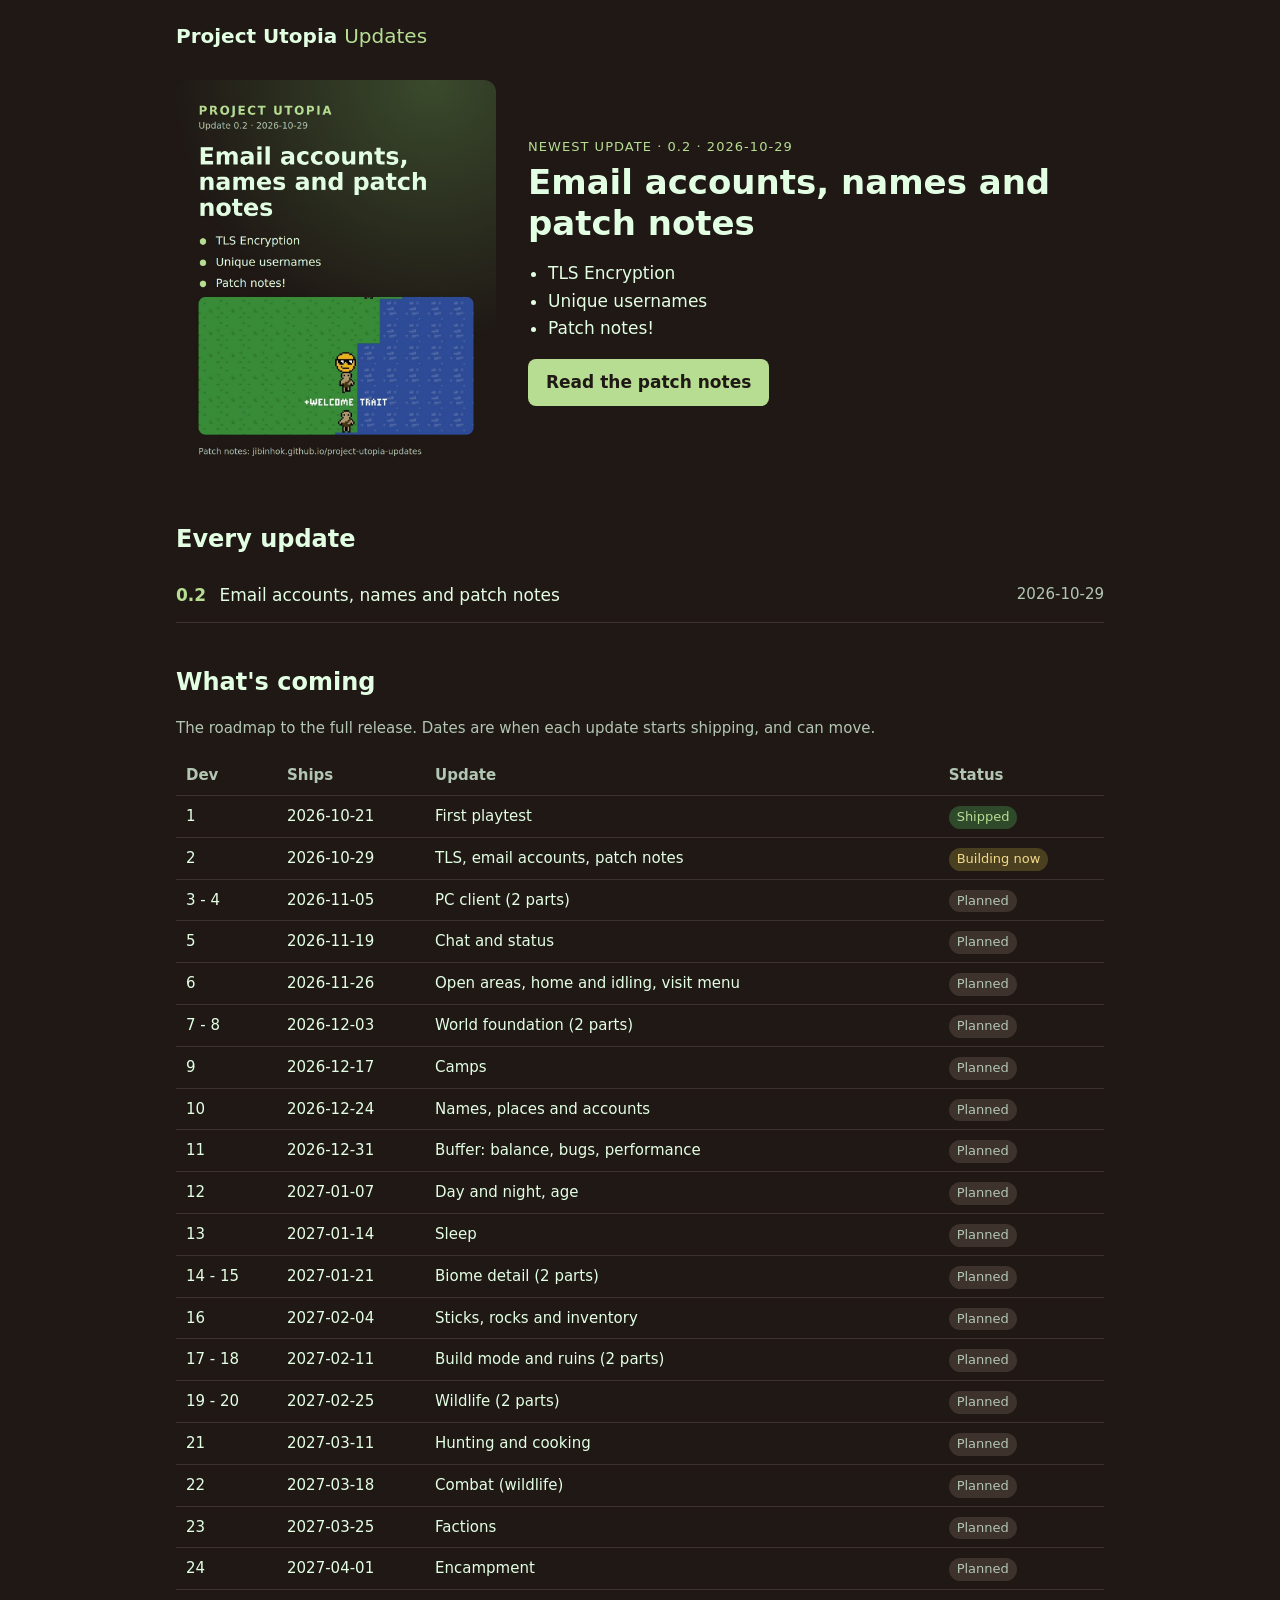
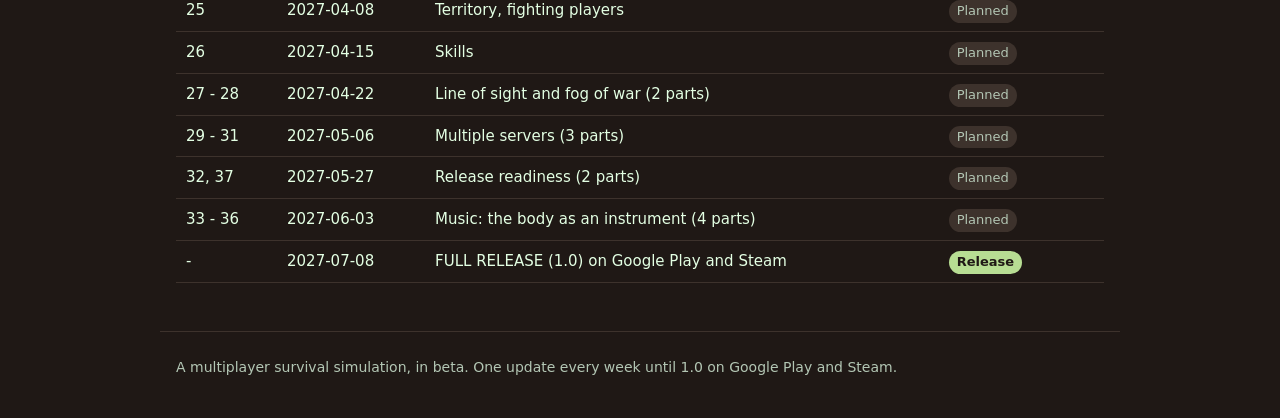
==== index.html @ 8acea20a "Update the site" ====
<!doctype html>
<html lang="en">
<head>
<meta charset="utf-8">
<meta name="viewport" content="width=device-width, initial-scale=1">
<title>Project Utopia updates</title>
<meta name="description" content="Patch notes for every Project Utopia build, and what&#39;s coming next.">
<link rel="stylesheet" href="style.css">
</head>
<body>
<header class="site-header"><a href="index.html">Project Utopia <span>Updates</span></a></header>
<main>
<section class="latest">
<a class="card-link" href="builds/0.2.html"><img src="cards/0.2.jpg" alt="Project Utopia 0.2: Email accounts, names and patch notes" width="1080" height="1350"></a>
<div>
<p class="eyebrow">Newest update · 0.2 · 2026-10-29</p>
<h1>Email accounts, names and patch notes</h1>
<ul class="highlights"><li>TLS Encryption</li><li>Unique usernames</li><li>Patch notes!</li></ul>
<p><a class="button" href="builds/0.2.html">Read the patch notes</a></p>
</div>
</section>
<section>
<h2>Every update</h2>
<ol class="builds">
<li><a href="builds/0.2.html"><span class="version">0.2</span> <span class="headline">Email accounts, names and patch notes</span></a> <span class="date">2026-10-29</span></li>
</ol>
</section>
<section>
<h2>What's coming</h2>
<p class="note">The roadmap to the full release. Dates are when each update starts shipping, and can move.</p>
<div class="table-wrap"><table class="roadmap">
<thead><tr><th>Dev</th><th>Ships</th><th>Update</th><th>Status</th></tr></thead>
<tbody>
<tr><td>1</td><td>2026-10-21</td><td>First playtest</td><td><span class="stage stage-shipped">Shipped</span></td></tr>
<tr><td>2</td><td>2026-10-29</td><td>TLS, email accounts, patch notes</td><td><span class="stage stage-building-now">Building now</span></td></tr>
<tr><td>3 - 4</td><td>2026-11-05</td><td>PC client (2 parts)</td><td><span class="stage stage-planned">Planned</span></td></tr>
<tr><td>5</td><td>2026-11-19</td><td>Chat and status</td><td><span class="stage stage-planned">Planned</span></td></tr>
<tr><td>6</td><td>2026-11-26</td><td>Open areas, home and idling, visit menu</td><td><span class="stage stage-planned">Planned</span></td></tr>
<tr><td>7 - 8</td><td>2026-12-03</td><td>World foundation (2 parts)</td><td><span class="stage stage-planned">Planned</span></td></tr>
<tr><td>9</td><td>2026-12-17</td><td>Camps</td><td><span class="stage stage-planned">Planned</span></td></tr>
<tr><td>10</td><td>2026-12-24</td><td>Names, places and accounts</td><td><span class="stage stage-planned">Planned</span></td></tr>
<tr><td>11</td><td>2026-12-31</td><td>Buffer: balance, bugs, performance</td><td><span class="stage stage-planned">Planned</span></td></tr>
<tr><td>12</td><td>2027-01-07</td><td>Day and night, age</td><td><span class="stage stage-planned">Planned</span></td></tr>
<tr><td>13</td><td>2027-01-14</td><td>Sleep</td><td><span class="stage stage-planned">Planned</span></td></tr>
<tr><td>14 - 15</td><td>2027-01-21</td><td>Biome detail (2 parts)</td><td><span class="stage stage-planned">Planned</span></td></tr>
<tr><td>16</td><td>2027-02-04</td><td>Sticks, rocks and inventory</td><td><span class="stage stage-planned">Planned</span></td></tr>
<tr><td>17 - 18</td><td>2027-02-11</td><td>Build mode and ruins (2 parts)</td><td><span class="stage stage-planned">Planned</span></td></tr>
<tr><td>19 - 20</td><td>2027-02-25</td><td>Wildlife (2 parts)</td><td><span class="stage stage-planned">Planned</span></td></tr>
<tr><td>21</td><td>2027-03-11</td><td>Hunting and cooking</td><td><span class="stage stage-planned">Planned</span></td></tr>
<tr><td>22</td><td>2027-03-18</td><td>Combat (wildlife)</td><td><span class="stage stage-planned">Planned</span></td></tr>
<tr><td>23</td><td>2027-03-25</td><td>Factions</td><td><span class="stage stage-planned">Planned</span></td></tr>
<tr><td>24</td><td>2027-04-01</td><td>Encampment</td><td><span class="stage stage-planned">Planned</span></td></tr>
<tr><td>25</td><td>2027-04-08</td><td>Territory, fighting players</td><td><span class="stage stage-planned">Planned</span></td></tr>
<tr><td>26</td><td>2027-04-15</td><td>Skills</td><td><span class="stage stage-planned">Planned</span></td></tr>
<tr><td>27 - 28</td><td>2027-04-22</td><td>Line of sight and fog of war (2 parts)</td><td><span class="stage stage-planned">Planned</span></td></tr>
<tr><td>29 - 31</td><td>2027-05-06</td><td>Multiple servers (3 parts)</td><td><span class="stage stage-planned">Planned</span></td></tr>
<tr><td>32, 37</td><td>2027-05-27</td><td>Release readiness (2 parts)</td><td><span class="stage stage-planned">Planned</span></td></tr>
<tr><td>33 - 36</td><td>2027-06-03</td><td>Music: the body as an instrument (4 parts)</td><td><span class="stage stage-planned">Planned</span></td></tr>
<tr><td>-</td><td>2027-07-08</td><td>FULL RELEASE (1.0) on Google Play and Steam</td><td><span class="stage stage-release">Release</span></td></tr>
</tbody>
</table></div>
</section>
</main>
<footer>A multiplayer survival simulation, in beta. One update every week until 1.0 on Google Play and Steam.</footer>
</body>
</html>
---- style.css ----
:root {
	--background: #1f1815;
	--panel: #2a211d;
	--text: #e3ffe3;
	--muted: #b3c6b4;
	--accent: #b7dd93;
	--line: #3d322c;
	color-scheme: dark;
}
* { box-sizing: border-box; }
body {
	margin: 0;
	background: var(--background);
	color: var(--text);
	font: 17px/1.6 system-ui, -apple-system, "Segoe UI", Roboto, sans-serif;
}
a { color: var(--accent); }
main { max-width: 960px; margin: 0 auto; padding: 0 16px 48px; }
.site-header { max-width: 960px; margin: 0 auto; padding: 20px 16px; }
.site-header a { color: var(--text); font-weight: 700; font-size: 20px; text-decoration: none; }
.site-header span { color: var(--accent); font-weight: 400; }
footer { max-width: 960px; margin: 0 auto; padding: 24px 16px 40px; color: var(--muted); font-size: 14px; border-top: 1px solid var(--line); }
h1 { font-size: 34px; line-height: 1.2; margin: 4px 0 16px; }
h2 { font-size: 24px; margin: 40px 0 12px; }
.eyebrow { color: var(--accent); text-transform: uppercase; letter-spacing: 0.08em; font-size: 13px; margin: 0; }
.latest { display: grid; grid-template-columns: minmax(0, 320px) 1fr; gap: 32px; align-items: center; margin-top: 8px; }
.latest img, .build .card { width: 100%; height: auto; border-radius: 12px; display: block; }
.build .card { max-width: 420px; margin: 8px 0 24px; }
.highlights { padding-left: 20px; }
.button { display: inline-block; background: var(--accent); color: var(--background); padding: 10px 18px; border-radius: 8px; text-decoration: none; font-weight: 700; }
.builds { list-style: none; padding: 0; margin: 0; }
.builds li { display: flex; justify-content: space-between; gap: 16px; padding: 12px 0; border-bottom: 1px solid var(--line); }
.builds a { text-decoration: none; }
.builds .version { font-weight: 700; margin-right: 8px; }
.builds .headline { color: var(--text); }
.builds .date, .note { color: var(--muted); font-size: 15px; }
.table-wrap { overflow-x: auto; }
.roadmap { width: 100%; border-collapse: collapse; font-size: 15px; }
.roadmap th, .roadmap td { text-align: left; padding: 8px 10px; border-bottom: 1px solid var(--line); vertical-align: top; }
.roadmap th { color: var(--muted); font-weight: 600; }
.roadmap td:first-child, .roadmap td:nth-child(2) { white-space: nowrap; }
.stage { display: inline-block; padding: 1px 8px; border-radius: 999px; font-size: 13px; white-space: nowrap; background: var(--line); color: var(--muted); }
.stage-shipped { background: #2f4a2a; color: var(--accent); }
.stage-building-now { background: #4a3f1f; color: #f2d98b; }
.stage-release { background: var(--accent); color: var(--background); font-weight: 700; }
.notes code { background: var(--panel); padding: 1px 5px; border-radius: 4px; }
.screenshots { display: grid; grid-template-columns: repeat(auto-fill, minmax(240px, 1fr)); gap: 12px; margin: 24px 0; }
.screenshots img { width: 100%; height: auto; border-radius: 8px; }
@media (max-width: 640px) {
	.latest { grid-template-columns: 1fr; gap: 16px; }
	.latest .card-link { max-width: 320px; }
	h1 { font-size: 28px; }
	.builds li { flex-direction: column; gap: 2px; }
	.roadmap { font-size: 14px; }
	.roadmap th, .roadmap td { padding: 6px 6px; }
	.stage { white-space: normal; text-align: center; }
}
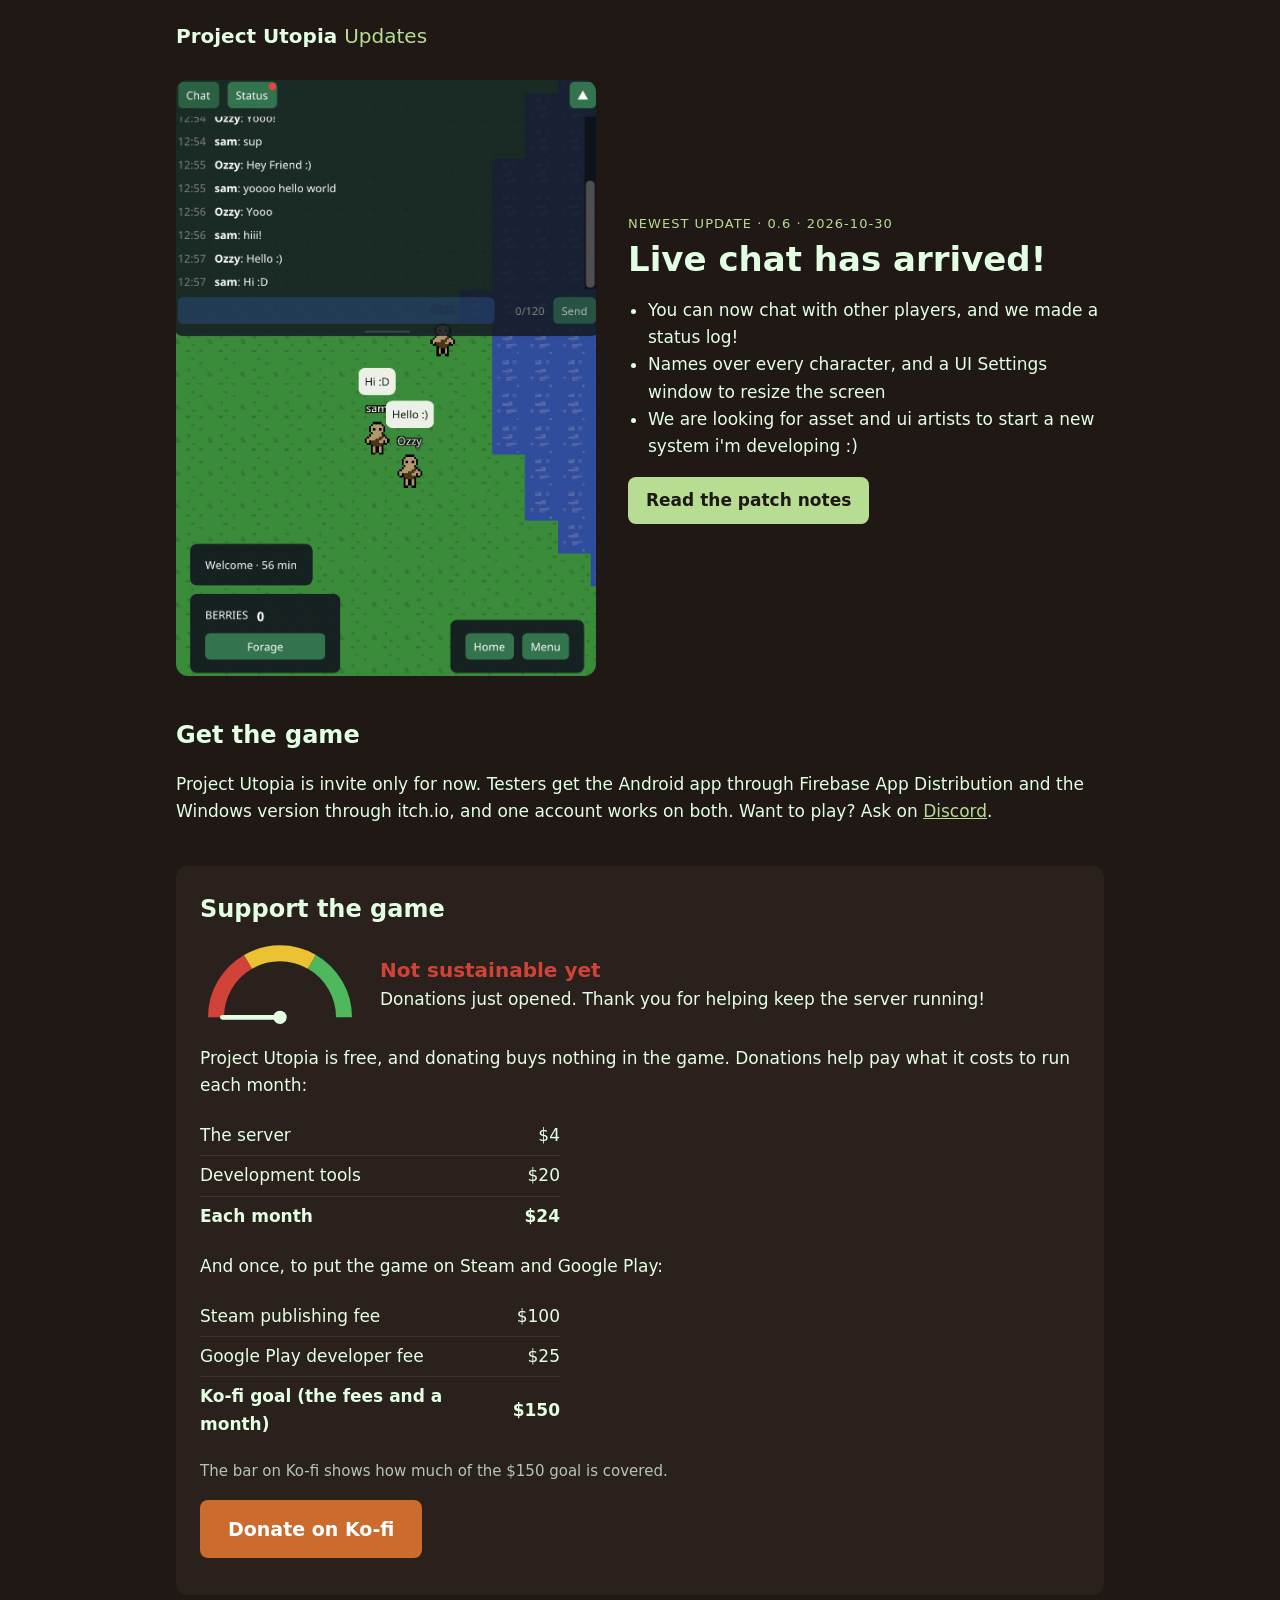
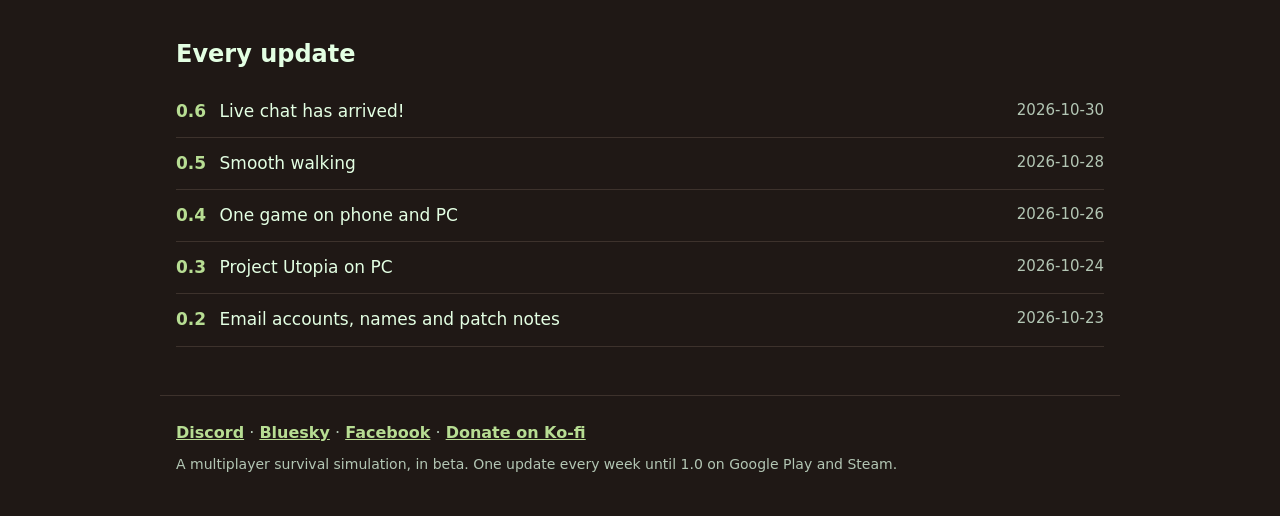
==== commit 409cb3af: "Update site" ====
--- a/index.html
+++ b/index.html
@@ -4,63 +4,70 @@
 <meta charset="utf-8">
 <meta name="viewport" content="width=device-width, initial-scale=1">
 <title>Project Utopia updates</title>
-<meta name="description" content="Patch notes for every Project Utopia build, and what&#39;s coming next.">
+<meta name="description" content="Patch notes for every Project Utopia build.">
 <link rel="stylesheet" href="style.css">
 </head>
 <body>
 <header class="site-header"><a href="index.html">Project Utopia <span>Updates</span></a></header>
 <main>
 <section class="latest">
-<a class="card-link" href="builds/0.2.html"><img src="cards/0.2.jpg" alt="Project Utopia 0.2: Email accounts, names and patch notes" width="1080" height="1350"></a>
+<a class="shot-link" href="builds/0.6.html"><img src="images/0.6/dev6Patch3.PNG" alt="Screenshot from Project Utopia 0.6"></a>
 <div>
-<p class="eyebrow">Newest update · 0.2 · 2026-10-29</p>
-<h1>Email accounts, names and patch notes</h1>
-<ul class="highlights"><li>TLS Encryption</li><li>Unique usernames</li><li>Patch notes!</li></ul>
-<p><a class="button" href="builds/0.2.html">Read the patch notes</a></p>
+<p class="eyebrow">Newest update · 0.6 · 2026-10-30</p>
+<h1>Live chat has arrived!</h1>
+<ul class="highlights"><li>You can now chat with other players, and we made a status log!</li><li>Names over every character, and a UI Settings window to resize the screen</li><li>We are looking for asset and ui artists to start a new system i&#39;m developing :)</li></ul>
+<p><a class="button" href="builds/0.6.html">Read the patch notes</a></p>
 </div>
+</section>
+<section class="download">
+<h2>Get the game</h2>
+<p>Project Utopia is invite only for now. Testers get the Android app through Firebase App Distribution and the Windows version through itch.io, and one account works on both. Want to play? Ask on <a href="https://discord.gg/c5h6aYuU8E">Discord</a>.</p>
+</section>
+<section class="support" id="support">
+<h2>Support the game</h2>
+<div class="dial-row">
+<svg class="dial" viewBox="0 0 120 66" width="160" height="88" role="img" aria-label="Funding dial at 0 of 100">
+<path d="M 12.00 58.00 A 48 48 0 0 1 36.00 16.43" stroke="#d14238" stroke-width="12" fill="none"/>
+<path d="M 36.00 16.43 A 48 48 0 0 1 84.00 16.43" stroke="#ebc233" stroke-width="12" fill="none"/>
+<path d="M 84.00 16.43 A 48 48 0 0 1 108.00 58.00" stroke="#4db85c" stroke-width="12" fill="none"/>
+<line x1="60" y1="58" x2="16.80" y2="58.00" stroke="currentColor" stroke-width="3.5" stroke-linecap="round"/>
+<circle cx="60" cy="58" r="5" fill="currentColor"/>
+</svg>
+<div><p class="dial-label" style="color: #d14238">Not sustainable yet</p><p>Donations just opened. Thank you for helping keep the server running!</p></div>
+</div>
+<p>Project Utopia is free, and donating buys nothing in the game. Donations help pay what it costs to run each month:</p>
+<table class="costs">
+<tbody>
+<tr><td>The server</td><td>$4</td></tr>
+<tr><td>Development tools</td><td>$20</td></tr>
+<tr class="total"><td>Each month</td><td>$24</td></tr>
+</tbody>
+</table>
+<p>And once, to put the game on Steam and Google Play:</p>
+<table class="costs">
+<tbody>
+<tr><td>Steam publishing fee</td><td>$100</td></tr>
+<tr><td>Google Play developer fee</td><td>$25</td></tr>
+<tr class="total"><td>Ko-fi goal (the fees and a month)</td><td>$150</td></tr>
+</tbody>
+</table>
+<p class="note">The bar on Ko-fi shows how much of the $150 goal is covered.</p>
+<p><a class="button donate" href="https://ko-fi.com/projectutopia">Donate on Ko-fi</a></p>
 </section>
 <section>
 <h2>Every update</h2>
 <ol class="builds">
-<li><a href="builds/0.2.html"><span class="version">0.2</span> <span class="headline">Email accounts, names and patch notes</span></a> <span class="date">2026-10-29</span></li>
+<li><a href="builds/0.6.html"><span class="version">0.6</span> <span class="headline">Live chat has arrived!</span></a> <span class="date">2026-10-30</span></li>
+<li><a href="builds/0.5.html"><span class="version">0.5</span> <span class="headline">Smooth walking</span></a> <span class="date">2026-10-28</span></li>
+<li><a href="builds/0.4.html"><span class="version">0.4</span> <span class="headline">One game on phone and PC</span></a> <span class="date">2026-10-26</span></li>
+<li><a href="builds/0.3.html"><span class="version">0.3</span> <span class="headline">Project Utopia on PC</span></a> <span class="date">2026-10-24</span></li>
+<li><a href="builds/0.2.html"><span class="version">0.2</span> <span class="headline">Email accounts, names and patch notes</span></a> <span class="date">2026-10-23</span></li>
 </ol>
 </section>
-<section>
-<h2>What's coming</h2>
-<p class="note">The roadmap to the full release. Dates are when each update starts shipping, and can move.</p>
-<div class="table-wrap"><table class="roadmap">
-<thead><tr><th>Dev</th><th>Ships</th><th>Update</th><th>Status</th></tr></thead>
-<tbody>
-<tr><td>1</td><td>2026-10-21</td><td>First playtest</td><td><span class="stage stage-shipped">Shipped</span></td></tr>
-<tr><td>2</td><td>2026-10-29</td><td>TLS, email accounts, patch notes</td><td><span class="stage stage-building-now">Building now</span></td></tr>
-<tr><td>3 - 4</td><td>2026-11-05</td><td>PC client (2 parts)</td><td><span class="stage stage-planned">Planned</span></td></tr>
-<tr><td>5</td><td>2026-11-19</td><td>Chat and status</td><td><span class="stage stage-planned">Planned</span></td></tr>
-<tr><td>6</td><td>2026-11-26</td><td>Open areas, home and idling, visit menu</td><td><span class="stage stage-planned">Planned</span></td></tr>
-<tr><td>7 - 8</td><td>2026-12-03</td><td>World foundation (2 parts)</td><td><span class="stage stage-planned">Planned</span></td></tr>
-<tr><td>9</td><td>2026-12-17</td><td>Camps</td><td><span class="stage stage-planned">Planned</span></td></tr>
-<tr><td>10</td><td>2026-12-24</td><td>Names, places and accounts</td><td><span class="stage stage-planned">Planned</span></td></tr>
-<tr><td>11</td><td>2026-12-31</td><td>Buffer: balance, bugs, performance</td><td><span class="stage stage-planned">Planned</span></td></tr>
-<tr><td>12</td><td>2027-01-07</td><td>Day and night, age</td><td><span class="stage stage-planned">Planned</span></td></tr>
-<tr><td>13</td><td>2027-01-14</td><td>Sleep</td><td><span class="stage stage-planned">Planned</span></td></tr>
-<tr><td>14 - 15</td><td>2027-01-21</td><td>Biome detail (2 parts)</td><td><span class="stage stage-planned">Planned</span></td></tr>
-<tr><td>16</td><td>2027-02-04</td><td>Sticks, rocks and inventory</td><td><span class="stage stage-planned">Planned</span></td></tr>
-<tr><td>17 - 18</td><td>2027-02-11</td><td>Build mode and ruins (2 parts)</td><td><span class="stage stage-planned">Planned</span></td></tr>
-<tr><td>19 - 20</td><td>2027-02-25</td><td>Wildlife (2 parts)</td><td><span class="stage stage-planned">Planned</span></td></tr>
-<tr><td>21</td><td>2027-03-11</td><td>Hunting and cooking</td><td><span class="stage stage-planned">Planned</span></td></tr>
-<tr><td>22</td><td>2027-03-18</td><td>Combat (wildlife)</td><td><span class="stage stage-planned">Planned</span></td></tr>
-<tr><td>23</td><td>2027-03-25</td><td>Factions</td><td><span class="stage stage-planned">Planned</span></td></tr>
-<tr><td>24</td><td>2027-04-01</td><td>Encampment</td><td><span class="stage stage-planned">Planned</span></td></tr>
-<tr><td>25</td><td>2027-04-08</td><td>Territory, fighting players</td><td><span class="stage stage-planned">Planned</span></td></tr>
-<tr><td>26</td><td>2027-04-15</td><td>Skills</td><td><span class="stage stage-planned">Planned</span></td></tr>
-<tr><td>27 - 28</td><td>2027-04-22</td><td>Line of sight and fog of war (2 parts)</td><td><span class="stage stage-planned">Planned</span></td></tr>
-<tr><td>29 - 31</td><td>2027-05-06</td><td>Multiple servers (3 parts)</td><td><span class="stage stage-planned">Planned</span></td></tr>
-<tr><td>32, 37</td><td>2027-05-27</td><td>Release readiness (2 parts)</td><td><span class="stage stage-planned">Planned</span></td></tr>
-<tr><td>33 - 36</td><td>2027-06-03</td><td>Music: the body as an instrument (4 parts)</td><td><span class="stage stage-planned">Planned</span></td></tr>
-<tr><td>-</td><td>2027-07-08</td><td>FULL RELEASE (1.0) on Google Play and Steam</td><td><span class="stage stage-release">Release</span></td></tr>
-</tbody>
-</table></div>
-</section>
 </main>
-<footer>A multiplayer survival simulation, in beta. One update every week until 1.0 on Google Play and Steam.</footer>
+<footer>
+<nav class="socials"><a href="https://discord.gg/c5h6aYuU8E">Discord</a> · <a href="https://bsky.app/profile/projectutopiagame.bsky.social">Bluesky</a> · <a href="https://www.facebook.com/profile.php?id=61595484434259">Facebook</a> · <a href="https://ko-fi.com/projectutopia">Donate on Ko-fi</a></nav>
+<p>A multiplayer survival simulation, in beta. One update every week until 1.0 on Google Play and Steam.</p>
+</footer>
 </body>
 </html>
--- a/style.css
+++ b/style.css
@@ -23,9 +23,9 @@
 h1 { font-size: 34px; line-height: 1.2; margin: 4px 0 16px; }
 h2 { font-size: 24px; margin: 40px 0 12px; }
 .eyebrow { color: var(--accent); text-transform: uppercase; letter-spacing: 0.08em; font-size: 13px; margin: 0; }
-.latest { display: grid; grid-template-columns: minmax(0, 320px) 1fr; gap: 32px; align-items: center; margin-top: 8px; }
-.latest img, .build .card { width: 100%; height: auto; border-radius: 12px; display: block; }
-.build .card { max-width: 420px; margin: 8px 0 24px; }
+.latest { display: grid; grid-template-columns: minmax(0, 420px) 1fr; gap: 32px; align-items: center; margin-top: 8px; }
+.latest.no-shot { grid-template-columns: 1fr; }
+.latest img { width: 100%; height: auto; border-radius: 12px; display: block; }
 .highlights { padding-left: 20px; }
 .button { display: inline-block; background: var(--accent); color: var(--background); padding: 10px 18px; border-radius: 8px; text-decoration: none; font-weight: 700; }
 .builds { list-style: none; padding: 0; margin: 0; }
@@ -34,24 +34,28 @@
 .builds .version { font-weight: 700; margin-right: 8px; }
 .builds .headline { color: var(--text); }
 .builds .date, .note { color: var(--muted); font-size: 15px; }
-.table-wrap { overflow-x: auto; }
-.roadmap { width: 100%; border-collapse: collapse; font-size: 15px; }
-.roadmap th, .roadmap td { text-align: left; padding: 8px 10px; border-bottom: 1px solid var(--line); vertical-align: top; }
-.roadmap th { color: var(--muted); font-weight: 600; }
-.roadmap td:first-child, .roadmap td:nth-child(2) { white-space: nowrap; }
-.stage { display: inline-block; padding: 1px 8px; border-radius: 999px; font-size: 13px; white-space: nowrap; background: var(--line); color: var(--muted); }
-.stage-shipped { background: #2f4a2a; color: var(--accent); }
-.stage-building-now { background: #4a3f1f; color: #f2d98b; }
-.stage-release { background: var(--accent); color: var(--background); font-weight: 700; }
 .notes code { background: var(--panel); padding: 1px 5px; border-radius: 4px; }
 .screenshots { display: grid; grid-template-columns: repeat(auto-fill, minmax(240px, 1fr)); gap: 12px; margin: 24px 0; }
 .screenshots img { width: 100%; height: auto; border-radius: 8px; }
+.support { background: var(--panel); border-radius: 12px; padding: 4px 24px 20px; margin-top: 40px; }
+.support h2 { margin-top: 20px; }
+.dial-row { display: flex; align-items: center; gap: 20px; margin: 8px 0 16px; }
+.dial { color: var(--text); flex: none; }
+.dial-label { font-weight: 700; font-size: 20px; margin: 0 0 4px; }
+.dial-row p { margin: 0; }
+.costs { border-collapse: collapse; width: 360px; margin: 8px 0 12px; }
+.costs td { padding: 6px 0; border-bottom: 1px solid var(--line); }
+.costs td:last-child { text-align: right; padding-left: 32px; }
+.costs .total td { font-weight: 700; border-bottom: none; }
+.button.donate { background: #cc6b2e; color: #fff; font-size: 19px; padding: 14px 28px; }
+.socials { margin-bottom: 8px; font-size: 16px; }
+.socials a { font-weight: 600; }
+footer p { margin: 0; }
 @media (max-width: 640px) {
 	.latest { grid-template-columns: 1fr; gap: 16px; }
-	.latest .card-link { max-width: 320px; }
 	h1 { font-size: 28px; }
 	.builds li { flex-direction: column; gap: 2px; }
-	.roadmap { font-size: 14px; }
-	.roadmap th, .roadmap td { padding: 6px 6px; }
-	.stage { white-space: normal; text-align: center; }
+	.support { padding: 4px 16px 16px; }
+	.dial-row { flex-direction: column; align-items: flex-start; gap: 8px; }
+	.costs { width: 100%; }
 }
